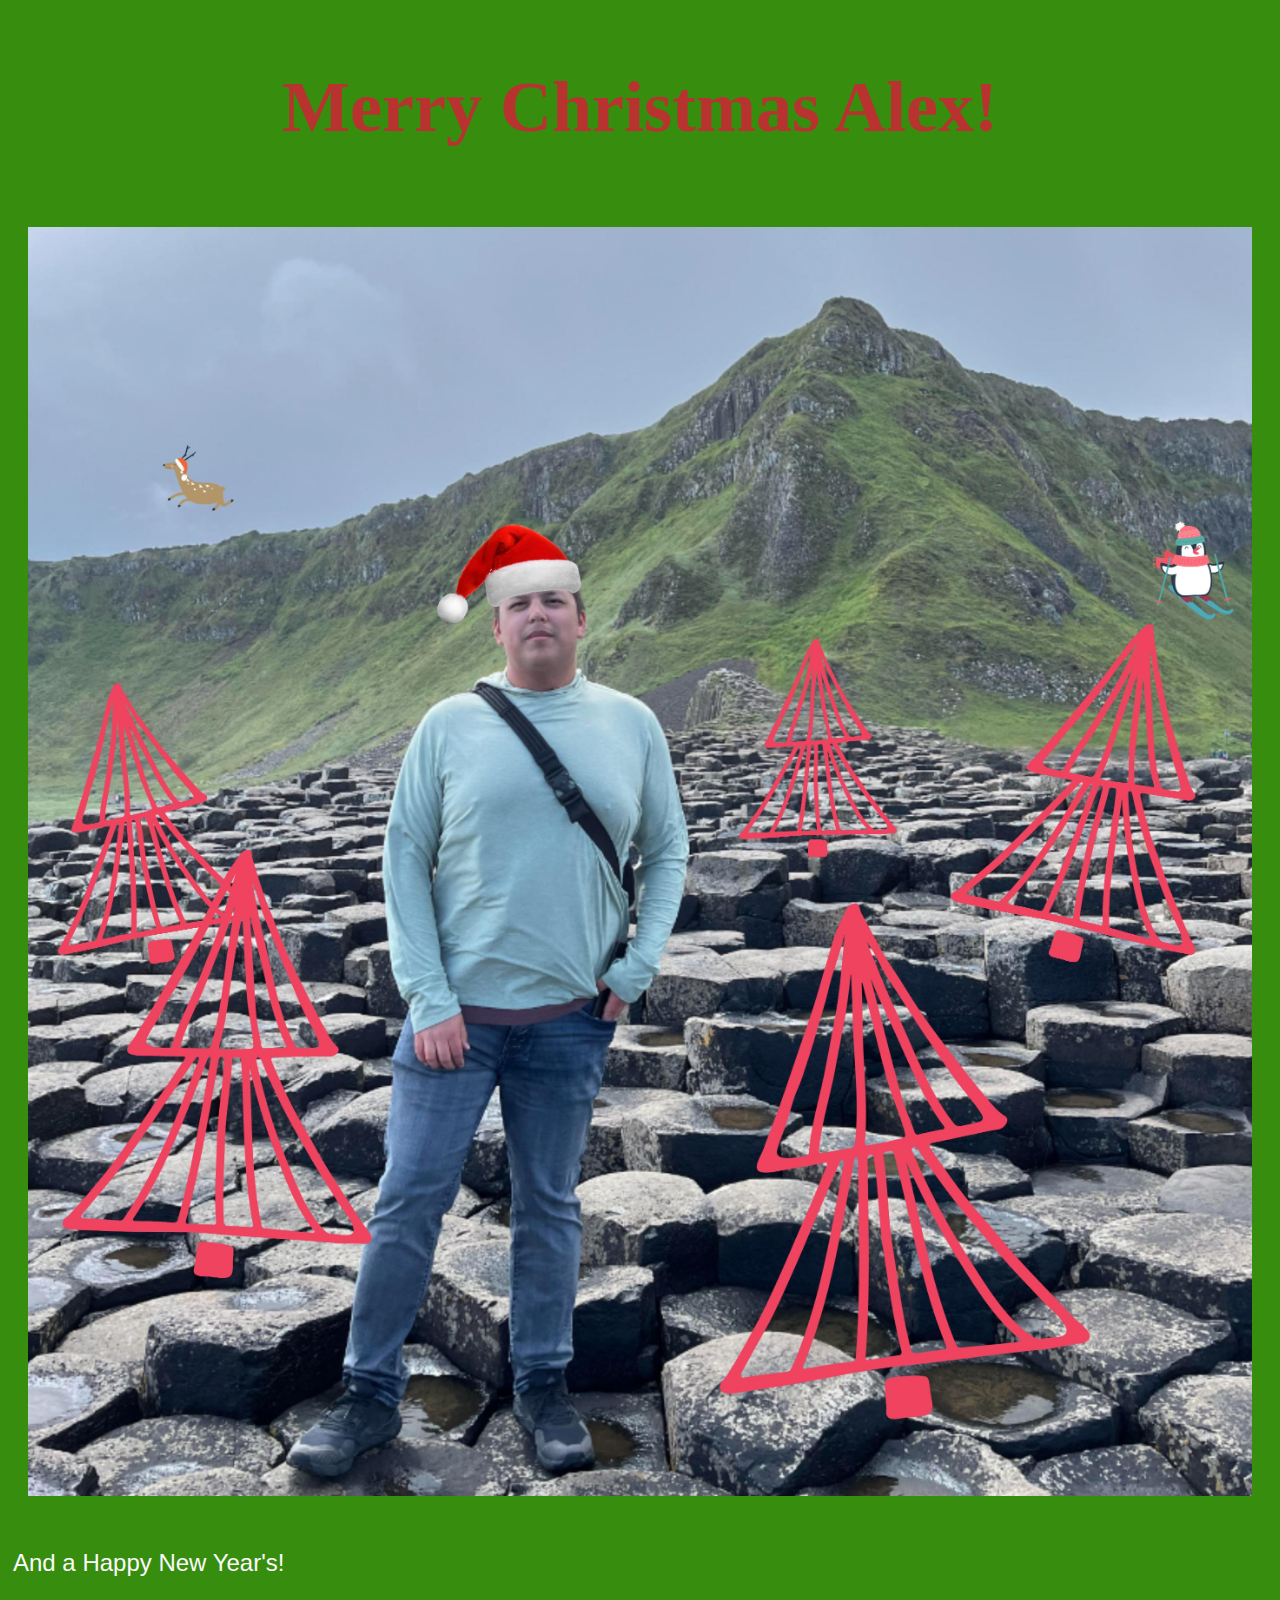
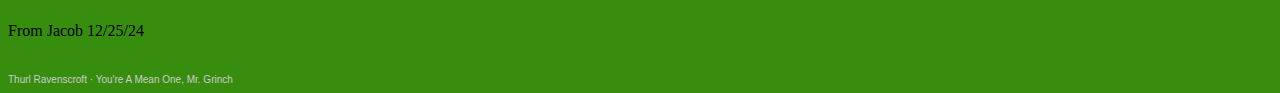
==== alex.html @ bff50d28 "Initial commit for Alex page" ====
<!DOCTYPE html>
<html>
    <head>
        <title>Merry Christmas Alex</title>
        <link rel="stylesheet" href="alex.css">
    </head>
    <body>
        <header>
            <h1>Merry Christmas Alex!</h1>
        </header>
        <main>
             <div class="image">
                <img src="alex_christmas.JPG" width="100%" height="100%">
             </div>
        </main>
        <footer>
            <div class="text">
                <p>And a Happy New Year's!</p>
            </div>
            <p> From Jacob 12/25/24</p>
            <iframe width="1" height="1" scrolling="no" frameborder="no" allow="autoplay" src="https://w.soundcloud.com/player/?url=https%3A//api.soundcloud.com/tracks/277077321&color=%23b8322f&auto_play=true&hide_related=false&show_comments=true&show_user=true&show_reposts=false&show_teaser=true&visual=true"></iframe><div style="font-size: 10px; color: #cccccc;line-break: anywhere;word-break: normal;overflow: hidden;white-space: nowrap;text-overflow: ellipsis; font-family: Interstate,Lucida Grande,Lucida Sans Unicode,Lucida Sans,Garuda,Verdana,Tahoma,sans-serif;font-weight: 100;"><a href="https://soundcloud.com/thurl-ravenscroft" title="Thurl Ravenscroft" target="_blank" style="color: #cccccc; text-decoration: none;">Thurl Ravenscroft</a> · <a href="https://soundcloud.com/thurl-ravenscroft/youre-a-mean-one-mr-grinch" title="You&#x27;re A Mean One, Mr. Grinch" target="_blank" style="color: #cccccc; text-decoration: none;">You&#x27;re A Mean One, Mr. Grinch</a></div>
        </footer>
    </body>
</html>
---- alex.css ----
/*page styles*/
 *{
   background-color: #378D0E;
 }
/*header style*/
header {
    background-color: #378D0E;
    color:#B8332F;
    font-size: 36px;
    font-family: cursive;
    text-align: center; 
    padding: 10px;
 }
  /*image style*/
  .image {
    padding: 20px;
 }
 /*text style*/
 .text {
    color:#FAFAFA ;
    font-size: 24px;
    font-family: sans-serif;
    flex: 100%;
    padding: 5px;
 }
/*footer style*/
footer {
    font-family:'Times New Roman', Times, serif;
}
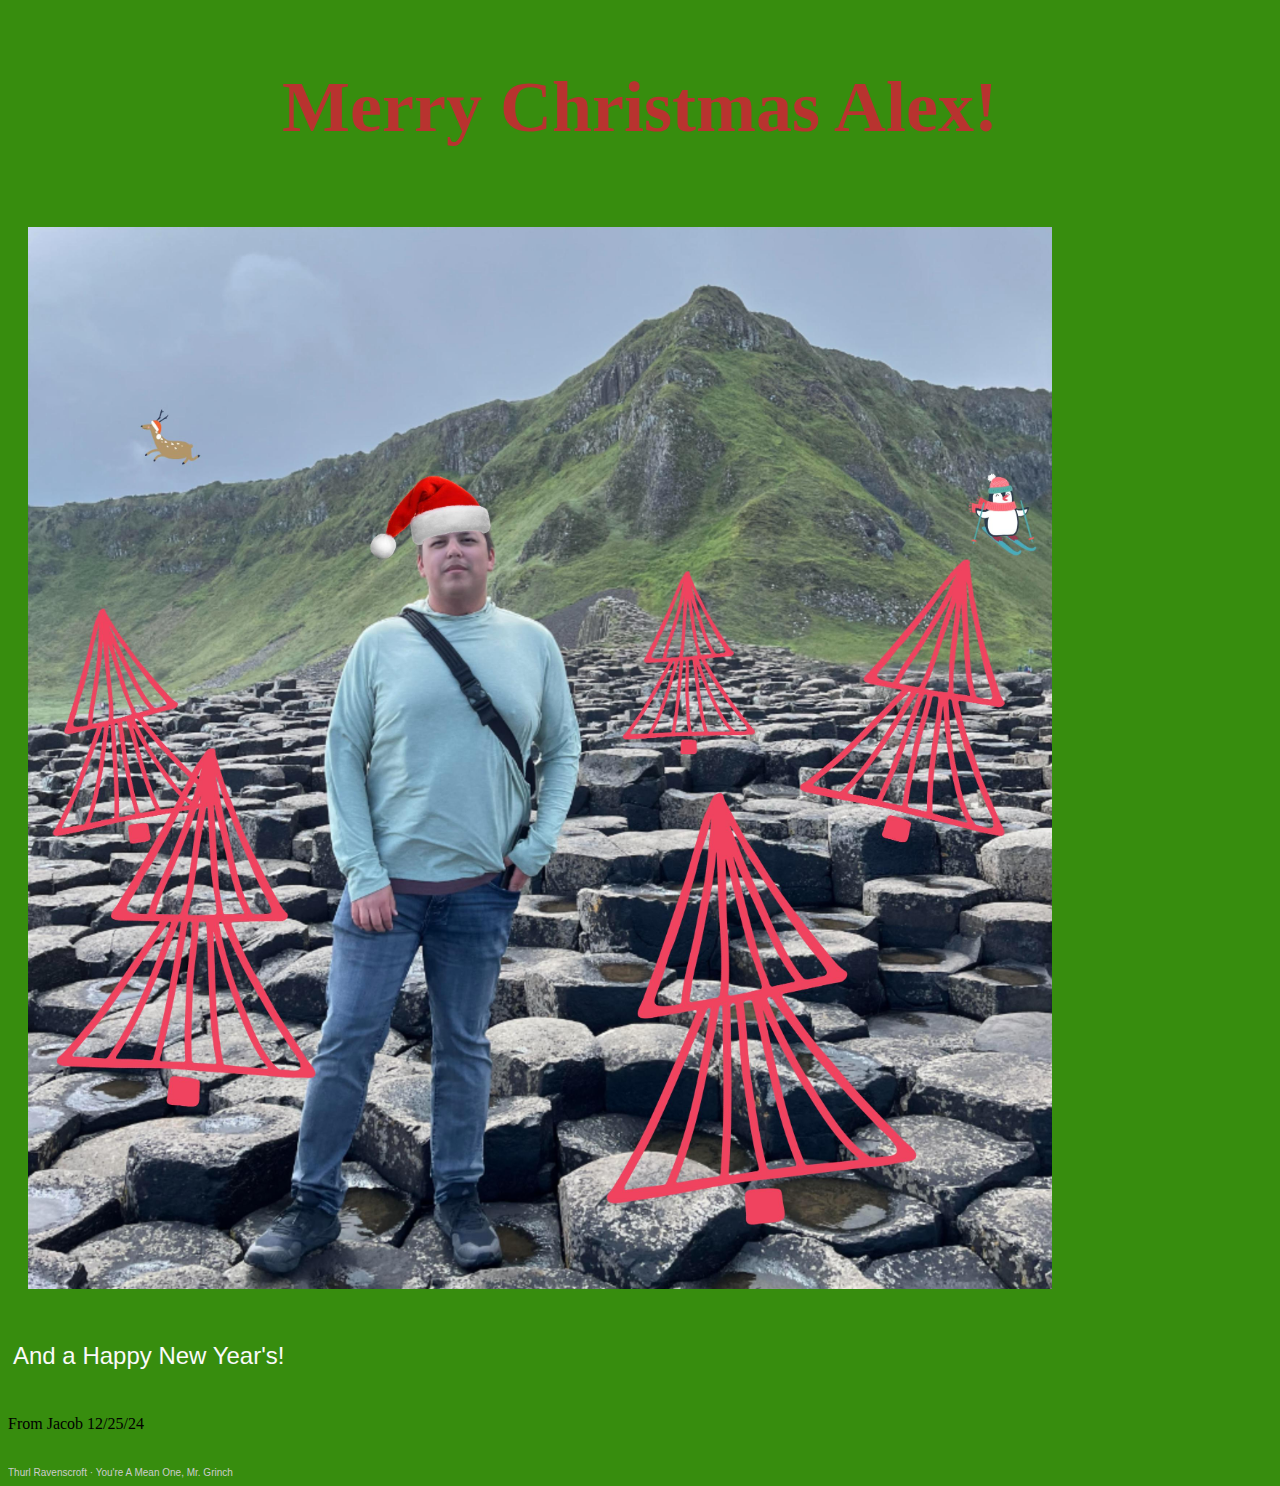
==== commit 24bda517: "Image scaling fix" ====
--- a/alex.html
+++ b/alex.html
@@ -9,9 +9,7 @@
             <h1>Merry Christmas Alex!</h1>
         </header>
         <main>
-             <div class="image">
-                <img src="alex_christmas.JPG" width="100%" height="100%">
-             </div>
+                <img src="alex_christmas.JPG" class="image">
         </main>
         <footer>
             <div class="text">
--- a/alex.css
+++ b/alex.css
@@ -13,6 +13,11 @@
  }
   /*image style*/
   .image {
+    max-width: 1024px;
+    width: 100%;
+    height: 100%;
+    margin-left: auto;
+    margin-right: auto;
     padding: 20px;
  }
  /*text style*/
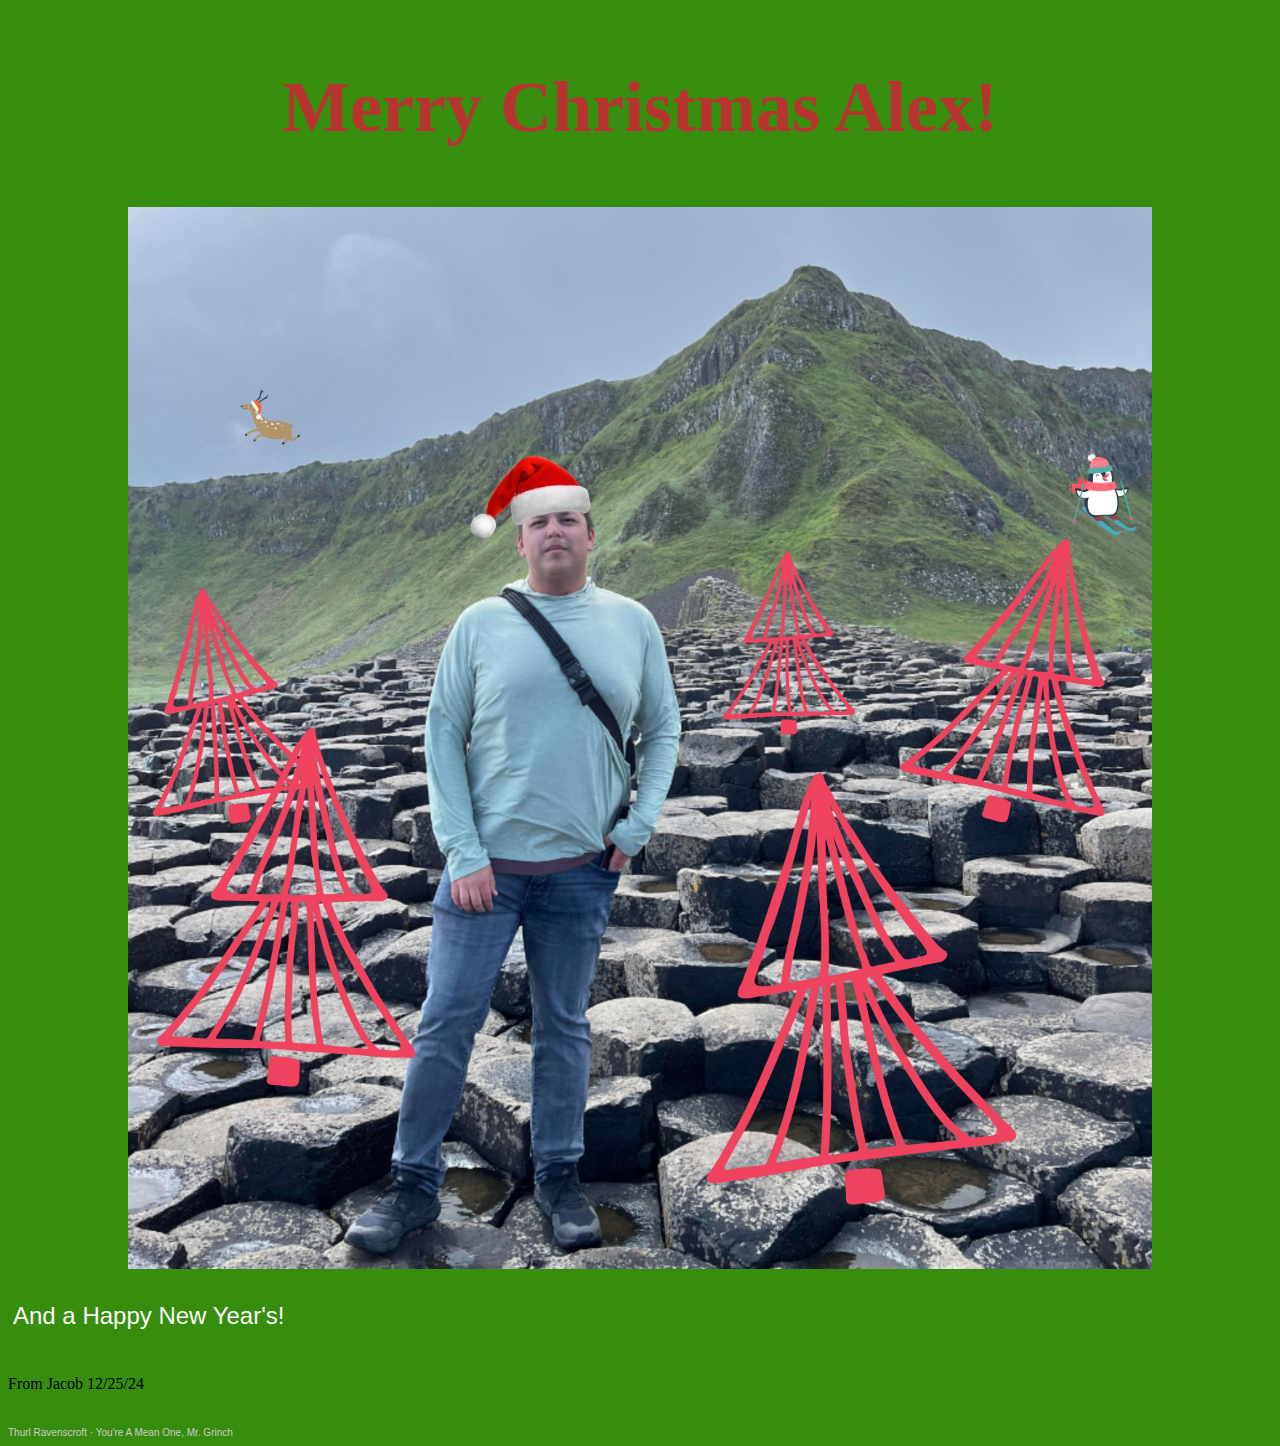
==== commit 13d6818a: "Image centering fix" ====
--- a/alex.html
+++ b/alex.html
@@ -9,7 +9,9 @@
             <h1>Merry Christmas Alex!</h1>
         </header>
         <main>
+            <div class="image">
                 <img src="alex_christmas.JPG" class="image">
+            </div>
         </main>
         <footer>
             <div class="text">
--- a/alex.css
+++ b/alex.css
@@ -16,10 +16,10 @@
     max-width: 1024px;
     width: 100%;
     height: 100%;
-    margin-left: auto;
-    margin-right: auto;
-    padding: 20px;
- }
+    margin: auto;
+    padding: inherit;
+    text-align: center; 
+}
  /*text style*/
  .text {
     color:#FAFAFA ;
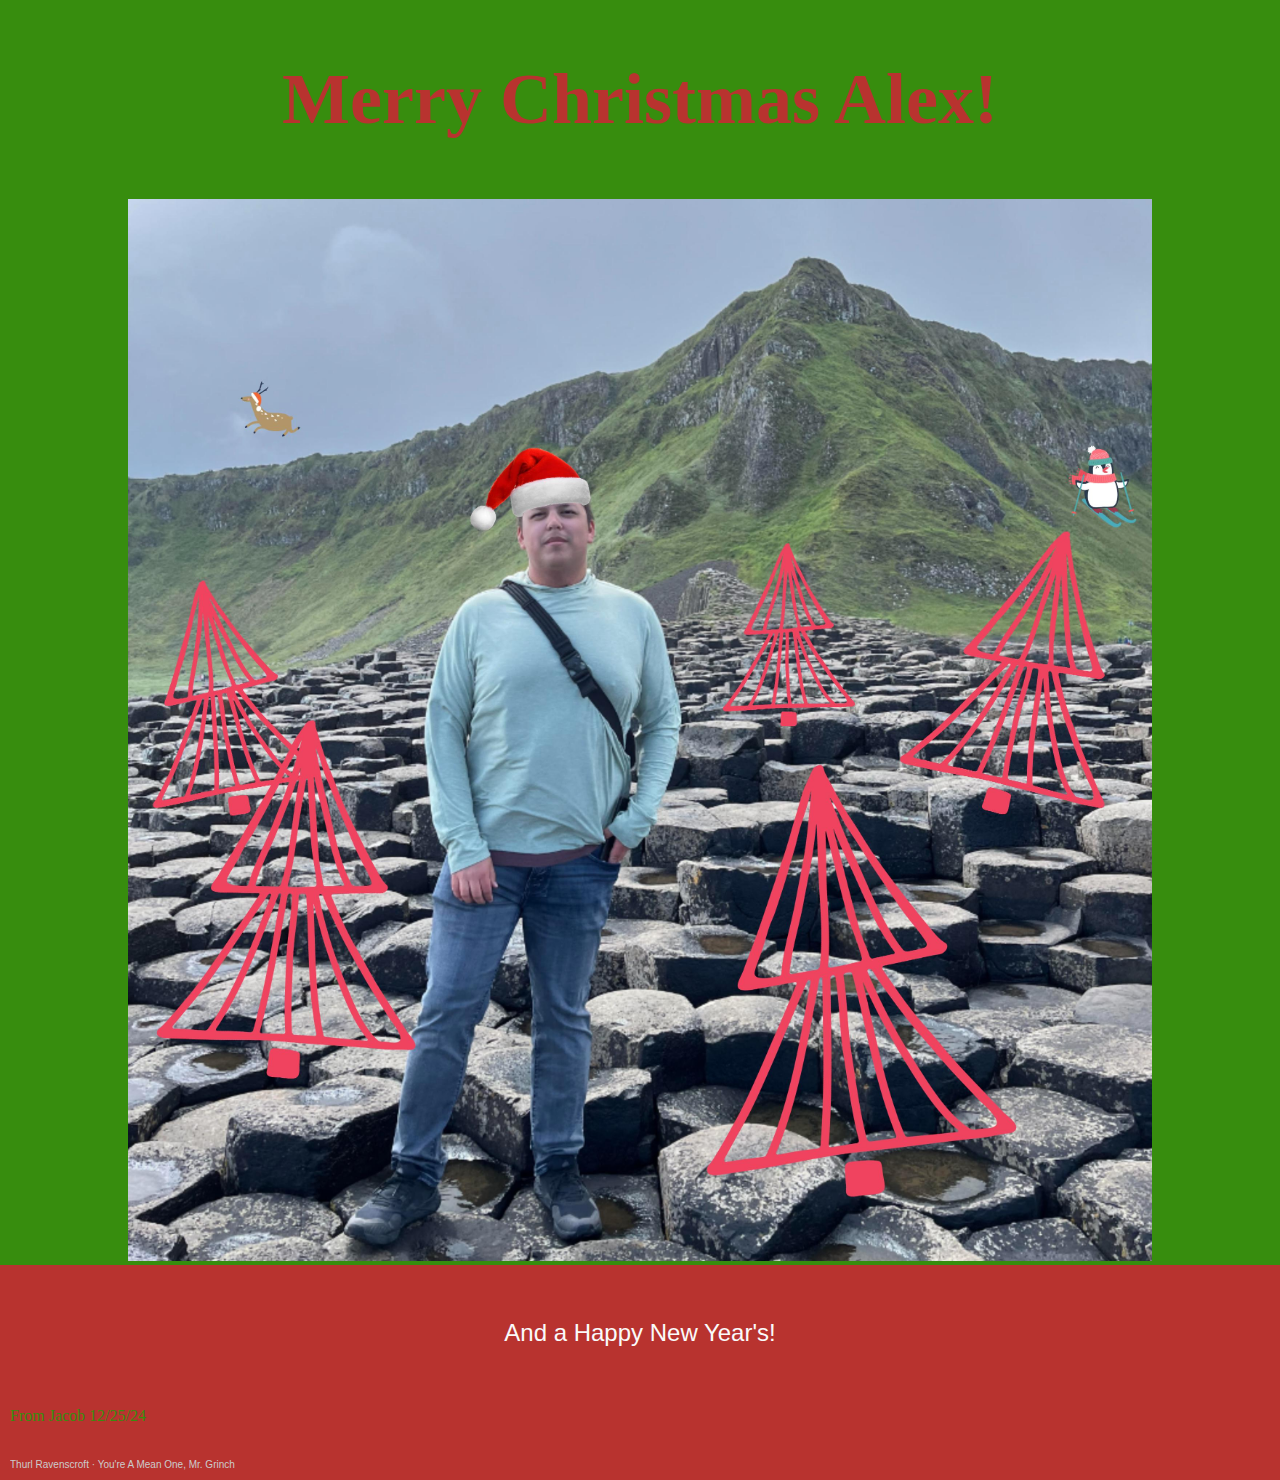
==== commit 03538bf2: "Fixed margins, added snowflakes" ====
--- a/alex.html
+++ b/alex.html
@@ -19,6 +19,42 @@
             </div>
             <p> From Jacob 12/25/24</p>
             <iframe width="1" height="1" scrolling="no" frameborder="no" allow="autoplay" src="https://w.soundcloud.com/player/?url=https%3A//api.soundcloud.com/tracks/277077321&color=%23b8322f&auto_play=true&hide_related=false&show_comments=true&show_user=true&show_reposts=false&show_teaser=true&visual=true"></iframe><div style="font-size: 10px; color: #cccccc;line-break: anywhere;word-break: normal;overflow: hidden;white-space: nowrap;text-overflow: ellipsis; font-family: Interstate,Lucida Grande,Lucida Sans Unicode,Lucida Sans,Garuda,Verdana,Tahoma,sans-serif;font-weight: 100;"><a href="https://soundcloud.com/thurl-ravenscroft" title="Thurl Ravenscroft" target="_blank" style="color: #cccccc; text-decoration: none;">Thurl Ravenscroft</a> · <a href="https://soundcloud.com/thurl-ravenscroft/youre-a-mean-one-mr-grinch" title="You&#x27;re A Mean One, Mr. Grinch" target="_blank" style="color: #cccccc; text-decoration: none;">You&#x27;re A Mean One, Mr. Grinch</a></div>
+            <div class="snowflake">
+                ❅
+            </div>
+            <div class="snowflake">
+                ❆
+                </div>
+                <div class="snowflake">
+                ❅
+                </div>
+                <div class="snowflake">
+                ❆
+                </div>
+                <div class="snowflake">
+                ❅
+                </div>
+                <div class="snowflake">
+                ❆
+                </div>
+                <div class="snowflake">
+                ❅
+                </div>
+                <div class="snowflake">
+                ❆
+                </div>
+                <div class="snowflake">
+                ❅
+                </div>
+                <div class="snowflake">
+                ❆
+                </div>
+                <div class="snowflake">
+                ❅
+                </div>
+                <div class="snowflake">
+                ❆
+                </div>
         </footer>
     </body>
 </html>--- a/alex.css
+++ b/alex.css
@@ -1,7 +1,3 @@
- /*page styles*/
- *{
-   background-color: #378D0E;
- }
 /*header style*/
 header {
     background-color: #378D0E;
@@ -11,6 +7,11 @@
     text-align: center; 
     padding: 10px;
  }
+ /*body style*/
+ body {
+    background-color: #378D0E;
+    margin: 0;
+ }
   /*image style*/
   .image {
     max-width: 1024px;
@@ -18,7 +19,6 @@
     height: 100%;
     margin: auto;
     padding: inherit;
-    text-align: center; 
 }
  /*text style*/
  .text {
@@ -26,9 +26,23 @@
     font-size: 24px;
     font-family: sans-serif;
     flex: 100%;
-    padding: 5px;
+    text-align: center; 
+    padding: 20px;
  }
 /*footer style*/
 footer {
+    background-color: #B8332F;
     font-family:'Times New Roman', Times, serif;
-}+    color:#378D0E;
+    margin: 0;
+    padding: 10px;
+}
+/* customizable snowflake styling */
+.snowflake {
+    color: #fff;
+    font-size: 1em;
+    font-family: Arial, sans-serif;
+    text-shadow: 0 0 5px #000;
+    }
+
+@-webkit-keyframes snowflakes-fall{0%{top:-10%}100%{top:100%}}@-webkit-keyframes snowflakes-shake{0%,100%{-webkit-transform:translateX(0);transform:translateX(0)}50%{-webkit-transform:translateX(80px);transform:translateX(80px)}}@keyframes snowflakes-fall{0%{top:-10%}100%{top:100%}}@keyframes snowflakes-shake{0%,100%{transform:translateX(0)}50%{transform:translateX(80px)}}.snowflake{position:fixed;top:-10%;z-index:9999;-webkit-user-select:none;-moz-user-select:none;-ms-user-select:none;user-select:none;cursor:default;-webkit-animation-name:snowflakes-fall,snowflakes-shake;-webkit-animation-duration:10s,3s;-webkit-animation-timing-function:linear,ease-in-out;-webkit-animation-iteration-count:infinite,infinite;-webkit-animation-play-state:running,running;animation-name:snowflakes-fall,snowflakes-shake;animation-duration:10s,3s;animation-timing-function:linear,ease-in-out;animation-iteration-count:infinite,infinite;animation-play-state:running,running}.snowflake:nth-of-type(0){left:1%;-webkit-animation-delay:0s,0s;animation-delay:0s,0s}.snowflake:nth-of-type(1){left:10%;-webkit-animation-delay:1s,1s;animation-delay:1s,1s}.snowflake:nth-of-type(2){left:20%;-webkit-animation-delay:6s,.5s;animation-delay:6s,.5s}.snowflake:nth-of-type(3){left:30%;-webkit-animation-delay:4s,2s;animation-delay:4s,2s}.snowflake:nth-of-type(4){left:40%;-webkit-animation-delay:2s,2s;animation-delay:2s,2s}.snowflake:nth-of-type(5){left:50%;-webkit-animation-delay:8s,3s;animation-delay:8s,3s}.snowflake:nth-of-type(6){left:60%;-webkit-animation-delay:6s,2s;animation-delay:6s,2s}.snowflake:nth-of-type(7){left:70%;-webkit-animation-delay:2.5s,1s;animation-delay:2.5s,1s}.snowflake:nth-of-type(8){left:80%;-webkit-animation-delay:1s,0s;animation-delay:1s,0s}.snowflake:nth-of-type(9){left:90%;-webkit-animation-delay:3s,1.5s;animation-delay:3s,1.5s}.snowflake:nth-of-type(10){left:25%;-webkit-animation-delay:2s,0s;animation-delay:2s,0s}.snowflake:nth-of-type(11){left:65%;-webkit-animation-delay:4s,2.5s;animation-delay:4s,2.5s}